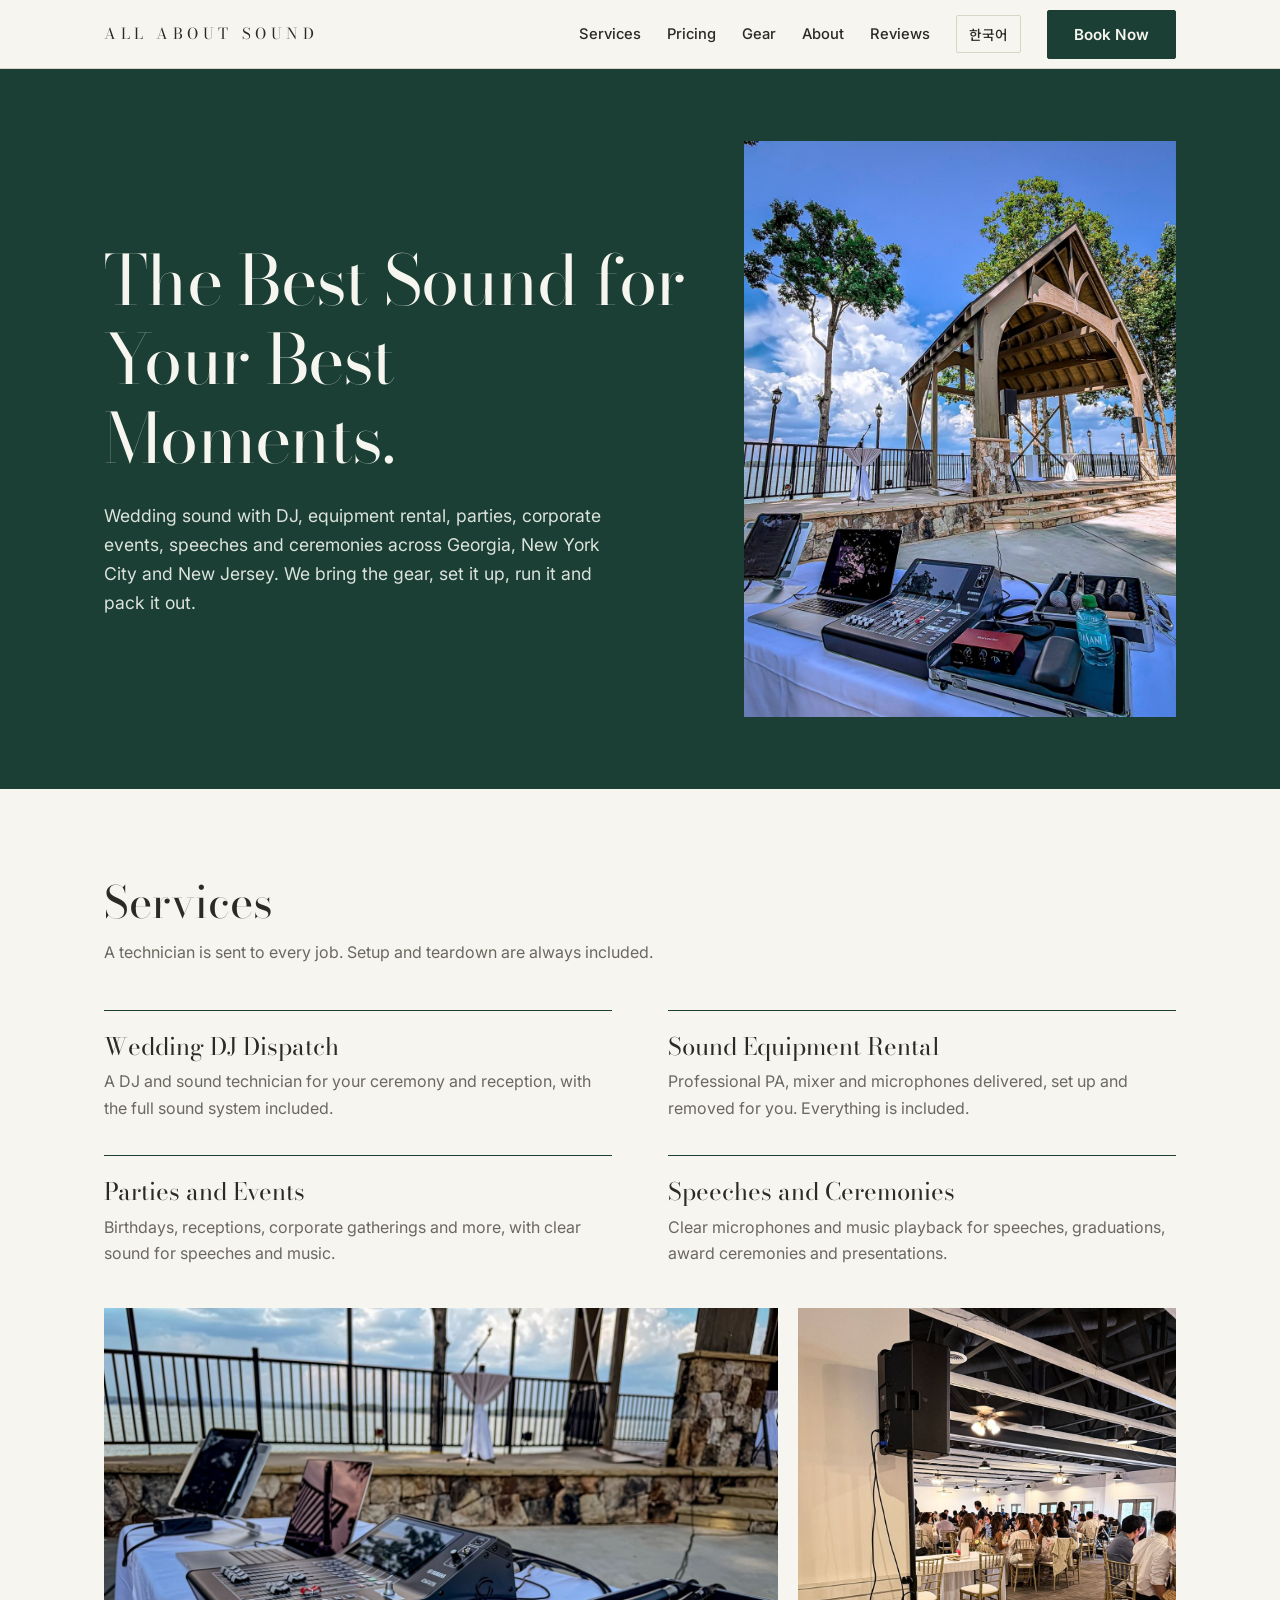
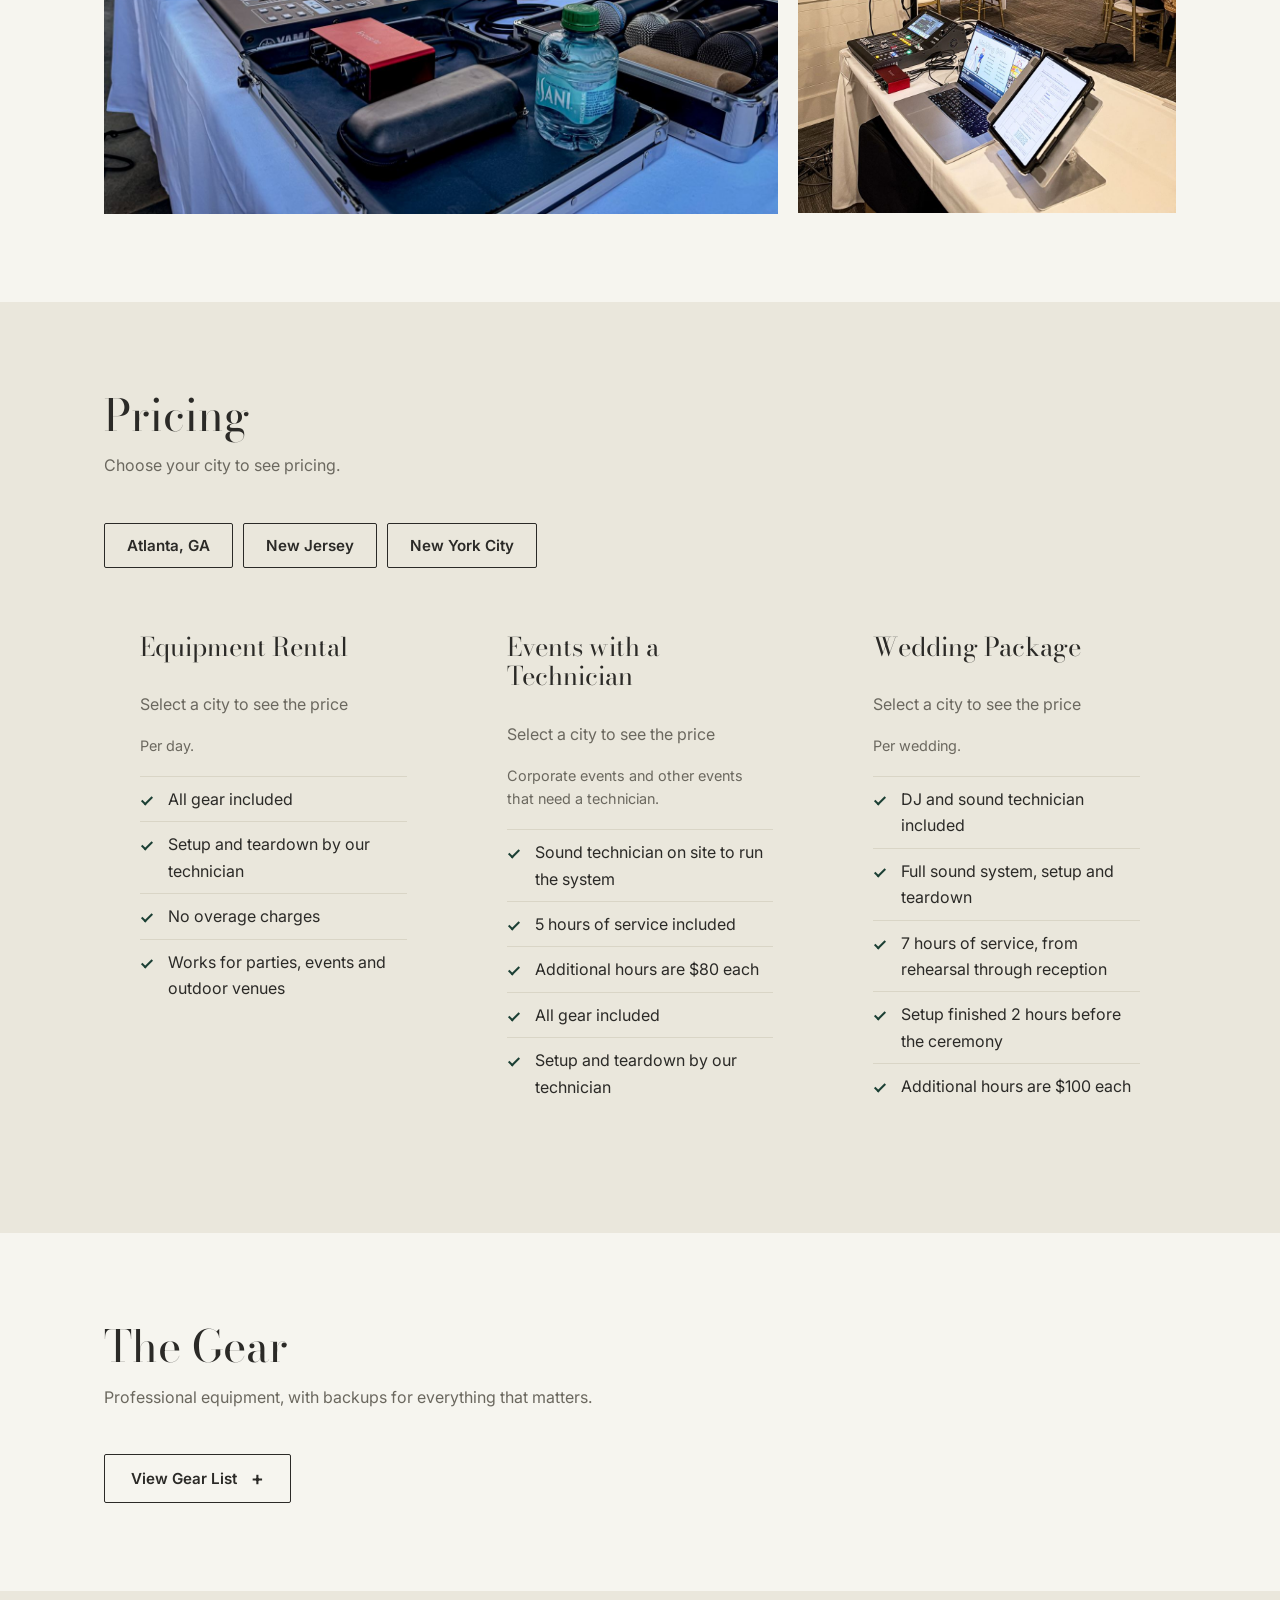
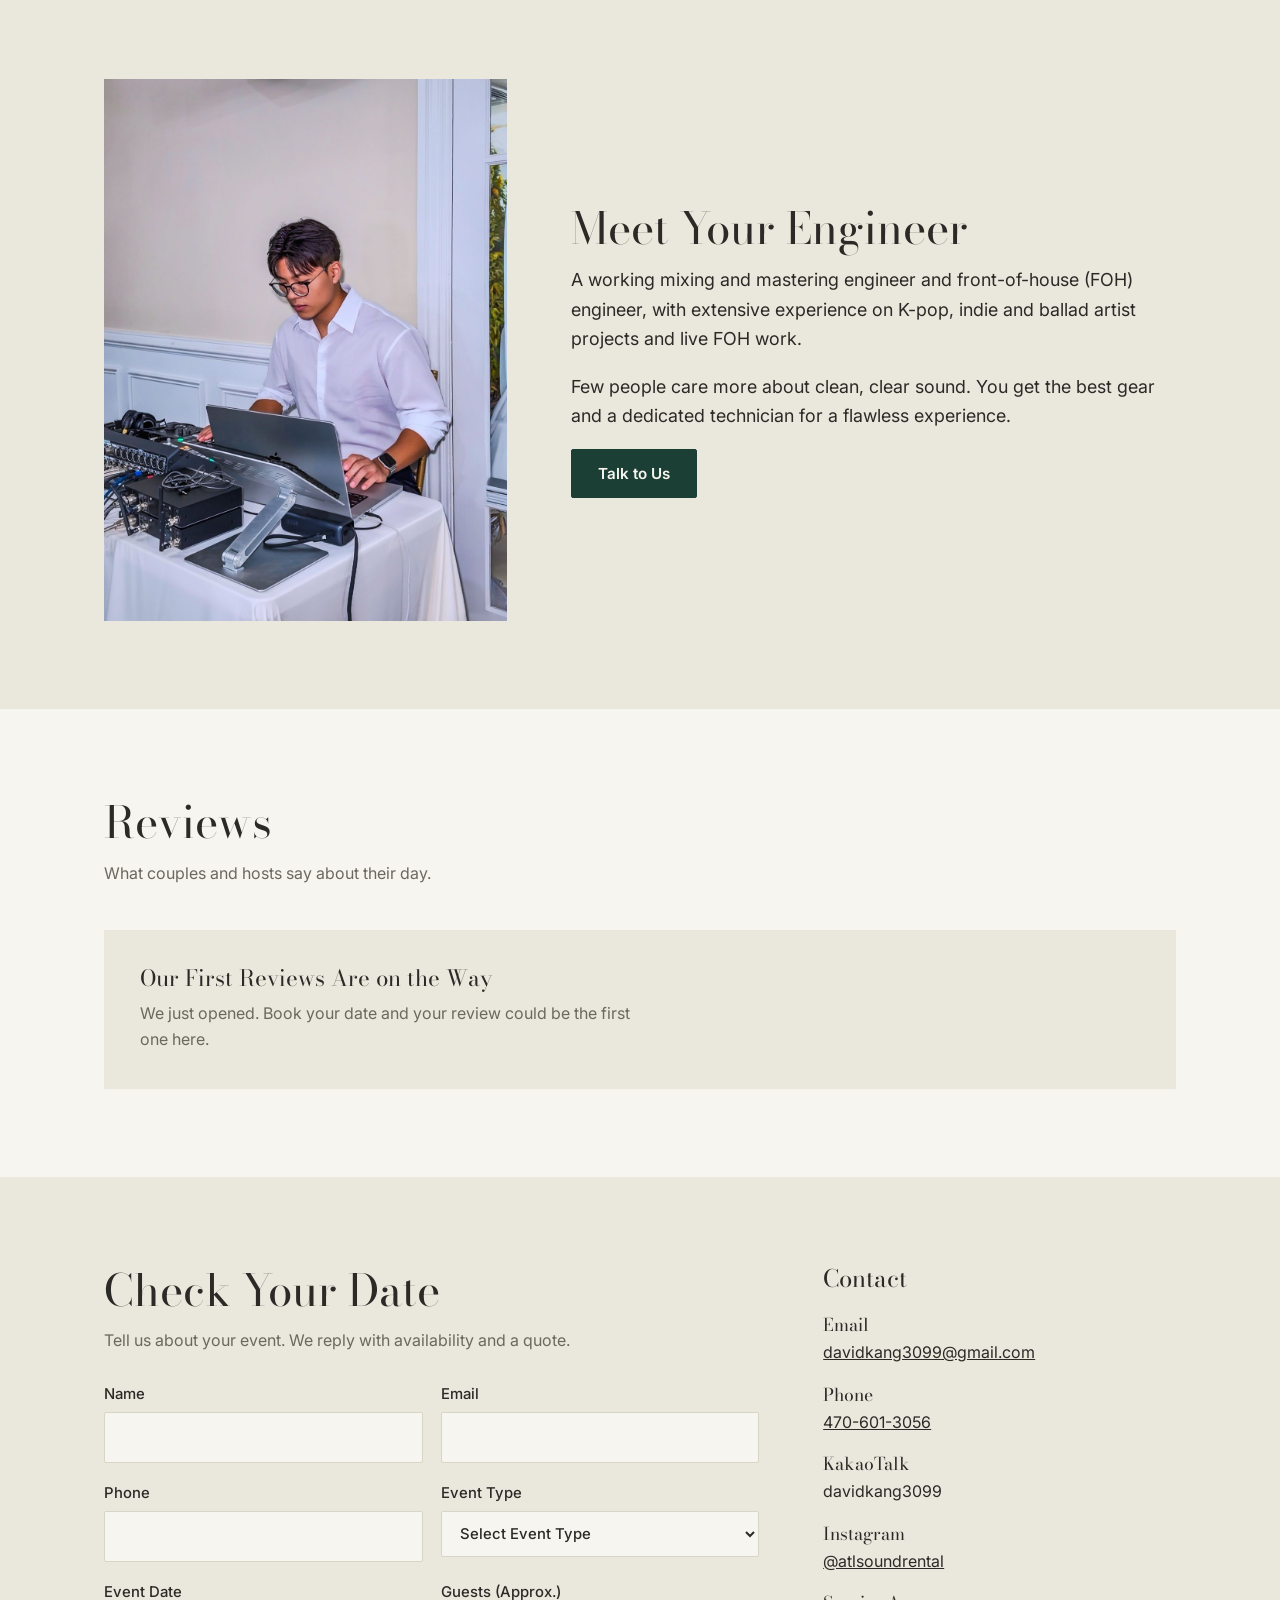
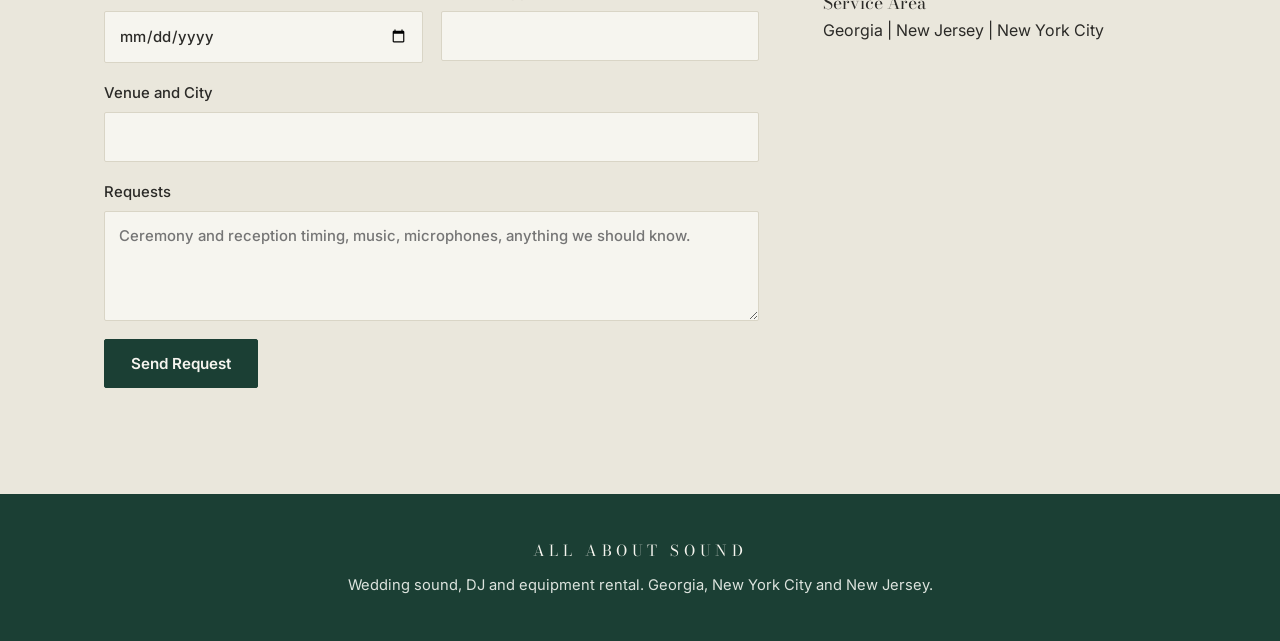
==== index (5).html @ bd73da5a "Add files via upload" ====
<!DOCTYPE html>

<html lang="en">
<head>
<meta charset="utf-8"/>
<meta content="width=device-width, initial-scale=1, viewport-fit=cover" name="viewport"/>
<title>ALL ABOUT SOUND | Wedding Sound, DJ &amp; Equipment Rental in Georgia</title>
<meta content="Wedding sound with DJ, equipment rental, parties, corporate events, speeches and ceremonies across Georgia, New York City and New Jersey." name="description"/>
<link href="https://fonts.googleapis.com" rel="preconnect"/>
<link crossorigin="" href="https://fonts.gstatic.com" rel="preconnect"/>
<link href="https://fonts.googleapis.com/css2?family=Bodoni+Moda:opsz,wght@6..96,400;6..96,500&amp;family=Inter:wght@400;500;600&amp;family=Noto+Serif+KR:wght@400;500&amp;family=Noto+Sans+KR:wght@400;500;600&amp;display=swap" rel="stylesheet"/>
<style>
:root{--bg:#F6F5EF;--ink:#2B2A27;--green:#1B3F34;--sand:#EAE7DC;--mute:#6B685F;--line:#D9D5C6;--btn:#1B3F34;--btn-ink:#F6F5EF;--serif:"Bodoni Moda","Noto Serif KR","Bodoni 72",Didot,"Times New Roman",serif;--sans:Inter,"Noto Sans KR",system-ui,-apple-system,"Segoe UI",Roboto,Arial,sans-serif;box-sizing:border-box;padding-top:env(safe-area-inset-top,0px);padding-bottom:env(safe-area-inset-bottom,0px)}
@media (prefers-color-scheme:dark){:root:not([data-theme="light"]){--bg:#121E19;--ink:#EDEBE3;--sand:#1B2B24;--mute:#A4ADA6;--line:#2C3F36;--btn:#F6F5EF;--btn-ink:#1B3F34}}
:root[data-theme="dark"]{--bg:#121E19;--ink:#EDEBE3;--sand:#1B2B24;--mute:#A4ADA6;--line:#2C3F36;--btn:#F6F5EF;--btn-ink:#1B3F34}
*,*::before,*::after{box-sizing:inherit}
html{scroll-behavior:smooth;scroll-padding-top:calc(env(safe-area-inset-top,0px) + 72px)}
body{margin:0;background:var(--bg);color:var(--ink);font:400 1rem/1.65 var(--sans);-webkit-font-smoothing:antialiased}
body::before{content:"";position:fixed;inset:0 0 auto;height:env(safe-area-inset-top,0px);background:var(--bg);z-index:10}
img{max-width:100%;display:block}
a{color:inherit}
:focus-visible{outline:3px solid #B08D57;outline-offset:3px}
h1,h2,h3{font-family:var(--serif);font-weight:400;line-height:1.15;margin:0}
:lang(ko) body{word-break:keep-all}
.gd summary{list-style:none;cursor:pointer;display:inline-flex;gap:14px;align-items:center;border:1.5px solid currentColor;padding:14px 26px;font:600 .95rem var(--sans);border-radius:2px}
.gd summary::-webkit-details-marker{display:none}
.gd summary::after{content:"+";font-size:1.2rem;line-height:1}
.gd[open] summary::after{content:"−"}
.gd .gear{margin-top:36px}
.wrap{max-width:1120px;margin:0 auto;padding:0 24px}
section{padding:88px 0}
h2{font-size:clamp(1.9rem,4vw,2.75rem);margin-bottom:12px}
.lead{color:var(--mute);max-width:56ch;margin:0 0 44px}
header{position:sticky;top:env(safe-area-inset-top,0px);z-index:11;background:var(--bg);border-bottom:1px solid var(--line)}
.bar{display:flex;align-items:center;justify-content:space-between;gap:16px;height:68px}
.logo{font-family:var(--serif);text-transform:uppercase;letter-spacing:.3em;font-size:.95rem;text-decoration:none;white-space:nowrap}
nav{display:flex;gap:26px;align-items:center;font-size:.92rem;font-weight:500}
nav a{text-decoration:none}nav a:hover{text-decoration:underline;text-underline-offset:6px}
.btn{display:inline-block;background:var(--btn);color:var(--btn-ink);padding:14px 26px;border-radius:2px;font:600 .95rem var(--sans);text-decoration:none;border:1.5px solid var(--btn);cursor:pointer}
.btn.ghost{background:transparent;color:inherit;border-color:currentColor}
.hero{background:var(--green);color:#F6F5EF;padding:0}
.hero .wrap{display:grid;grid-template-columns:1.15fr .85fr;gap:56px;align-items:center;padding-top:72px;padding-bottom:72px}
.hero h1{font-size:clamp(2.4rem,5.6vw,4.3rem);letter-spacing:-.01em}
.hero p{font-size:1.1rem;max-width:46ch;margin:22px 0 0;color:#DCE3DD}
.pill{display:inline-block;border:1px solid #6F8A7E;padding:6px 14px;border-radius:99px;font-size:.85rem;margin-bottom:24px;color:#F6F5EF}
.hero .btn{background:#F6F5EF;color:#1B3F34;border-color:#F6F5EF}.hero .btn.ghost{background:transparent;color:#F6F5EF;border-color:#F6F5EF}
.cta{display:flex;gap:14px;flex-wrap:wrap}
.hero img{width:100%;max-width:440px;height:auto;justify-self:center}
.grid2{display:grid;grid-template-columns:1fr 1fr;gap:0 56px}
.grid3{display:grid;grid-template-columns:repeat(3,1fr);gap:28px}
.svc{border-top:1.5px solid var(--green);padding:22px 0 34px}
.svc h3{font-size:1.5rem;margin-bottom:8px}.svc p{margin:0;color:var(--mute)}
.note{background:var(--sand)}
.photos{display:grid;grid-template-columns:1.78fr 1fr;gap:20px;margin-top:8px;align-items:start}
.photos img{width:100%;height:auto}
.price{background:var(--sand);padding:36px;display:flex;flex-direction:column}
.price h3{font-size:1.6rem}
.amt{font-family:var(--serif);font-size:3.2rem;line-height:1;margin:18px 0 4px}
.amt s{font-size:1.4rem;color:var(--mute);margin-left:10px}
.small{font-size:.9rem;color:var(--mute);margin:0 0 18px}
.amt{min-height:3.2rem;display:flex;align-items:center}
.ph{font:400 1rem/1.4 var(--sans);color:var(--mute)}
.cities{display:flex;gap:10px;flex-wrap:wrap;margin:0 0 28px}
.cities label{position:relative;display:inline-block;font:600 .95rem var(--sans);padding:12px 22px;border:1.5px solid currentColor;border-radius:2px;cursor:pointer;-webkit-tap-highlight-color:transparent}
.cities input{position:absolute;opacity:0;inset:0;width:100%;height:100%;margin:0;cursor:pointer}
.cities label:focus-within{outline:3px solid #B08D57;outline-offset:3px}
.pv{display:none;align-items:baseline}
.ph{display:inline}
#pricing:has(#c-atl:checked) .pv.atl,#pricing:has(#c-nj:checked) .pv.nj,#pricing:has(#c-nyc:checked) .pv.nyc{display:inline}
#pricing:has(.cities input:checked) .ph{display:none}
#pricing:has(#c-atl:checked) label[for=c-atl],#pricing:has(#c-nj:checked) label[for=c-nj],#pricing:has(#c-nyc:checked) label[for=c-nyc]{background:var(--btn);color:var(--btn-ink);border-color:var(--btn)}
ul.tick{list-style:none;padding:0;margin:0}
ul.tick li{padding:9px 0 9px 28px;border-top:1px solid var(--line);position:relative}
ul.tick li::before{content:"";position:absolute;left:4px;top:17px;width:6px;height:11px;border:solid var(--green);border-width:0 2px 2px 0;transform:rotate(45deg)}
.terms{display:grid;grid-template-columns:repeat(3,1fr);gap:24px;margin-top:40px;border-top:1.5px solid var(--green);padding-top:24px}
.terms b{display:block;font-family:var(--serif);font-weight:400;font-size:1.15rem;margin-bottom:4px}
.terms span{color:var(--mute);font-size:.93rem}
.gear{display:grid;grid-template-columns:repeat(3,1fr);gap:28px 40px}
.gear h3{font-size:1.2rem;padding-bottom:8px;border-bottom:1.5px solid var(--green);margin-bottom:10px}
.gear ul{margin:0;padding:0;list-style:none;color:var(--mute)}
.about{display:grid;grid-template-columns:.8fr 1.2fr;gap:64px;align-items:center}
.about img{width:100%;max-width:440px;height:auto}
.about p{font-size:1.12rem;margin:0 0 18px}
#rv{display:grid;grid-template-columns:repeat(auto-fit,minmax(280px,1fr));gap:24px}
.rev{border-left:2px solid var(--green);padding:4px 0 4px 20px}
.rev p{margin:0 0 10px}.rev b{font-family:var(--serif);font-weight:400}
.empty{background:var(--sand);padding:36px}.empty h3{font-size:1.4rem;margin-bottom:8px}.empty p{margin:0;color:var(--mute);max-width:52ch}
form{display:grid;grid-template-columns:1fr 1fr;gap:18px}
label{display:flex;flex-direction:column;gap:6px;font-weight:500;font-size:.93rem}
label.full{grid-column:1/-1}
input,select,textarea{font:inherit;color:inherit;background:var(--bg);border:1.5px solid var(--line);border-radius:2px;padding:12px 14px;width:100%}
textarea{min-height:110px;resize:vertical}
.book{display:grid;grid-template-columns:1.3fr .7fr;gap:64px}
.contact p{margin:0 0 14px}.contact b{display:block;font-family:var(--serif);font-weight:400;font-size:1.1rem}
#msg{grid-column:1/-1;margin:0;color:var(--mute);font-size:.93rem}
footer{background:var(--green);color:#DCE3DD;padding:44px 0;text-align:center;font-size:.92rem}
footer .logo{display:block;color:#F6F5EF;margin-bottom:10px}
body::after{content:"";display:none}
@media(max-width:860px){nav a.hide{display:none}.hero .wrap,.about,.book{grid-template-columns:1fr;gap:36px}.hero img{max-width:360px}.grid2,.grid3,.photos,.gear,form{grid-template-columns:1fr}.terms{grid-template-columns:1fr 1fr}section{padding:64px 0}.logo{letter-spacing:.2em;font-size:.82rem}}
@media(max-width:520px){.bar{gap:8px}.logo{letter-spacing:.1em;font-size:.7rem}nav .btn,.lang{white-space:nowrap;padding:10px 12px;font-size:.82rem}.price{padding:26px}.amt{font-size:2.7rem}nav{gap:14px}nav a:not(.btn):not(.lang){display:none}.btn{padding:12px 18px}.terms{grid-template-columns:1fr}}

.sr{position:absolute;opacity:0;width:1px;height:1px;margin:0;overflow:hidden}
.lang{display:inline-block;white-space:nowrap;cursor:pointer;font:500 .85rem var(--sans);border:1.5px solid var(--line);border-radius:2px;padding:8px 12px;-webkit-tap-highlight-color:transparent}
.lang:focus-within{outline:3px solid #B08D57;outline-offset:3px}
.ko{display:none}
html:has(#kochk:checked) .en{display:none}
html:has(#kochk:checked) .ko{display:inline}
html:has(#kochk:checked) :lang(ko){word-break:keep-all}
body:has(#kochk:checked){word-break:keep-all}
</style>
</head>
<body>
<header><div class="wrap bar">
<a class="logo" href="#top">All About Sound</a>
<nav><a class="hide" href="#services"><span class="en">Services</span><span class="ko">서비스</span></a><a class="hide" href="#pricing"><span class="en">Pricing</span><span class="ko">가격</span></a><a class="hide" href="#gear"><span class="en">Gear</span><span class="ko">장비</span></a><a class="hide" href="#about"><span class="en">About</span><span class="ko">소개</span></a><a class="hide" href="#reviews"><span class="en">Reviews</span><span class="ko">후기</span></a><label class="lang" id="lang"><input aria-label="한국어 / English" class="sr" id="kochk" type="checkbox"/><span class="en">한국어</span><span class="ko">EN</span></label><a class="btn" href="#book"><span class="en">Book Now</span><span class="ko">예약하기</span></a></nav>
</div></header>
<main id="top">
<section class="hero"><div class="wrap">
<div>
<h1><span class="en">The Best Sound for Your Best Moments.</span><span class="ko">최고의 순간에 최고의 소리를.</span></h1>
<p><span class="en">Wedding sound with DJ, equipment rental, parties, corporate events, speeches and ceremonies across Georgia, New York City and New Jersey. We bring the gear, set it up, run it and pack it out.</span><span class="ko">DJ와 함께하는 웨딩 사운드, 장비 렌탈, 파티, 기업 행사, 연설 및 기념식까지. 조지아, 뉴욕시티, 뉴저지 전 지역에서 장비 준비부터 세팅, 운영, 철수까지 모두 맡아드립니다.</span></p>
</div>
<img alt="Lakeside pavilion with speakers, mixer and microphones set up for a ceremony" height="1400" src="[data-uri]" width="1050"/>
</div></section>
<section id="services"><div class="wrap">
<h2><span class="en">Services</span><span class="ko">서비스</span></h2>
<p class="lead"><span class="en">A technician is sent to every job. Setup and teardown are always included.</span><span class="ko">모든 행사에 테크니션이 파견되며, 세팅과 철수는 항상 포함됩니다.</span></p>
<div class="grid2">
<div class="svc"><h3><span class="en">Wedding DJ Dispatch</span><span class="ko">웨딩 DJ 출장</span></h3><p><span class="en">A DJ and sound technician for your ceremony and reception, with the full sound system included.</span><span class="ko">예식과 피로연에 DJ와 음향 테크니션을 보내드리며, 전체 음향 시스템이 포함됩니다.</span></p></div>
<div class="svc"><h3><span class="en">Sound Equipment Rental</span><span class="ko">음향 장비 렌탈</span></h3><p><span class="en">Professional PA, mixer and microphones delivered, set up and removed for you. Everything is included.</span><span class="ko">전문 PA, 믹서, 마이크를 배송하고 세팅과 철수까지 해드립니다. 모든 장비가 포함됩니다.</span></p></div>
<div class="svc"><h3><span class="en">Parties and Events</span><span class="ko">파티 및 행사</span></h3><p><span class="en">Birthdays, receptions, corporate gatherings and more, with clear sound for speeches and music.</span><span class="ko">생일, 리셉션, 기업 모임 등 어떤 행사든 연설과 음악을 선명한 소리로 전달합니다.</span></p></div>
<div class="svc"><h3><span class="en">Speeches and Ceremonies</span><span class="ko">연설 및 기념식</span></h3><p><span class="en">Clear microphones and music playback for speeches, graduations, award ceremonies and presentations.</span><span class="ko">연설, 졸업식, 시상식, 발표회에 선명한 마이크와 음악 재생을 제공합니다.</span></p></div>
</div>
<div class="photos"><img alt="Yamaha DM3 mixer, wireless microphones and laptop on a table by the lake" loading="lazy" src="[data-uri]"/><img alt="Speaker and mixer set up at an indoor wedding reception" loading="lazy" src="[data-uri]"/></div>
</div></section>
<section class="note" id="pricing"><div class="wrap">
<h2><span class="en">Pricing</span><span class="ko">가격</span></h2>
<p class="lead"><span class="en">Choose your city to see pricing.</span><span class="ko">도시를 선택하면 가격을 확인할 수 있습니다.</span></p>
<div aria-label="City" class="cities" role="radiogroup"><label for="c-atl"><input id="c-atl" name="city" type="radio" value="atl"/><span class="en">Atlanta, GA</span><span class="ko">애틀랜타</span></label><label for="c-nj"><input id="c-nj" name="city" type="radio" value="nj"/><span class="en">New Jersey</span><span class="ko">뉴저지</span></label><label for="c-nyc"><input id="c-nyc" name="city" type="radio" value="nyc"/><span class="en">New York City</span><span class="ko">뉴욕시티</span></label></div>
<div class="grid3">
<div class="price"><h3><span class="en">Equipment Rental</span><span class="ko">장비 렌탈</span></h3>
<div class="amt"><span class="ph"><span class="en">Select a city to see the price</span><span class="ko">도시를 선택하세요</span></span><span class="pv atl">$800<s>$1,000</s></span><span class="pv nj">$1,300<s>$1,500</s></span><span class="pv nyc">$1,500<s>$1,700</s></span></div>
<p class="small"><span class="en">Per day.</span><span class="ko">하루 기준.</span></p>
<ul class="tick"><li><span class="en">All gear included</span><span class="ko">모든 장비 포함</span></li><li><span class="en">Setup and teardown by our technician</span><span class="ko">테크니션이 세팅과 철수</span></li><li><span class="en">No overage charges</span><span class="ko">초과 요금 없음</span></li><li><span class="en">Works for parties, events and outdoor venues</span><span class="ko">파티, 행사, 야외 장소에 적합</span></li></ul></div>
<div class="price"><h3><span class="en">Events with a Technician</span><span class="ko">테크니션 동반 행사</span></h3>
<div class="amt"><span class="ph"><span class="en">Select a city to see the price</span><span class="ko">도시를 선택하세요</span></span><span class="pv atl">$1,100<s>$1,300</s></span><span class="pv nj">$1,600<s>$1,800</s></span><span class="pv nyc">$1,800<s>$2,000</s></span></div>
<p class="small"><span class="en">Corporate events and other events that need a technician.</span><span class="ko">기업 행사 등 테크니션이 필요한 행사.</span></p>
<ul class="tick"><li><span class="en">Sound technician on site to run the system</span><span class="ko">음향 테크니션이 현장에서 직접 운영</span></li><li><span class="en">5 hours of service included</span><span class="ko">기본 5시간 서비스 포함</span></li><li><span class="en">Additional hours are $80 each</span><span class="ko">추가 1시간당 $80</span></li><li><span class="en">All gear included</span><span class="ko">모든 장비 포함</span></li><li><span class="en">Setup and teardown by our technician</span><span class="ko">테크니션이 세팅과 철수</span></li></ul></div>
<div class="price"><h3><span class="en">Wedding Package</span><span class="ko">웨딩 패키지</span></h3>
<div class="amt"><span class="ph"><span class="en">Select a city to see the price</span><span class="ko">도시를 선택하세요</span></span><span class="pv atl">$1,300<s>$1,500</s></span><span class="pv nj">$1,800<s>$2,000</s></span><span class="pv nyc">$2,000<s>$2,200</s></span></div>
<p class="small"><span class="en">Per wedding.</span><span class="ko">웨딩 1회 기준.</span></p>
<ul class="tick"><li><span class="en">DJ and sound technician included</span><span class="ko">DJ와 음향 테크니션 포함</span></li><li><span class="en">Full sound system, setup and teardown</span><span class="ko">전체 음향 시스템, 세팅 및 철수</span></li><li><span class="en">7 hours of service, from rehearsal through reception</span><span class="ko">리허설부터 리셉션까지 7시간 서비스</span></li><li><span class="en">Setup finished 2 hours before the ceremony</span><span class="ko">예식 2시간 전 세팅 완료</span></li><li><span class="en">Additional hours are $100 each</span><span class="ko">추가 1시간당 $100</span></li></ul></div>
</div>
</div></section>
<section id="gear"><div class="wrap">
<h2><span class="en">The Gear</span><span class="ko">장비</span></h2>
<p class="lead"><span class="en">Professional equipment, with backups for everything that matters.</span><span class="ko">전문 장비와 중요한 장비마다 백업을 준비합니다.</span></p>
<details class="gd"><summary><span class="en">View Gear List</span><span class="ko">장비 목록 보기</span></summary><div class="gear">
<div><h3><span class="en">Mics</span><span class="ko">마이크</span></h3><ul><li><span class="en">Sennheiser wireless mics</span><span class="ko">Sennheiser 무선 마이크</span></li><li><span class="en">Sennheiser wireless pin mic</span><span class="ko">Sennheiser 무선 핀마이크</span></li><li>Shure Beta 58A</li><li>Telefunken M80</li></ul></div>
<div><h3><span class="en">Mixer</span><span class="ko">믹서</span></h3><ul><li>Yamaha DM3</li></ul></div>
<div><h3><span class="en">Speakers</span><span class="ko">스피커</span></h3><ul><li>QSC K12.2</li></ul></div>
<div><h3><span class="en">Monitoring</span><span class="ko">모니터링</span></h3><ul><li><span class="en">P2 IEM system</span><span class="ko">P2 IEM 시스템</span></li></ul></div>
<div><h3><span class="en">Recording and Control</span><span class="ko">레코딩 및 컨트롤</span></h3><ul><li>Audient iD24</li><li>Focusrite Solo</li><li>MacBook Pro</li><li><span class="en">SSL UF1 controller</span><span class="ko">SSL UF1 컨트롤러</span></li></ul></div>
<div><h3><span class="en">Backup and Utility</span><span class="ko">백업 및 기타</span></h3><ul><li><span class="en">Feedback eliminator</span><span class="ko">피드백 제거기</span></li><li><span class="en">Extra batteries and backup gear</span><span class="ko">여분 배터리 및 백업 장비</span></li></ul></div>
</div></details>
</div></section>
<section class="note" id="about"><div class="wrap about">
<img alt="Your sound engineer working at the mixer during an event" loading="lazy" src="[data-uri]"/>
<div>
<h2><span class="en">Meet Your Engineer</span><span class="ko">엔지니어 소개</span></h2>
<p><span class="en">A working mixing and mastering engineer and front-of-house (FOH) engineer, with extensive experience on K-pop, indie and ballad artist projects and live FOH work.</span><span class="ko">현직 믹싱·마스터링 엔지니어이자 FOH 엔지니어로, K-pop, 인디, 발라드 아티스트 작업과 라이브 FOH 경험이 풍부합니다.</span></p>
<p><span class="en">Few people care more about clean, clear sound. You get the best gear and a dedicated technician for a flawless experience.</span><span class="ko">누구보다 깨끗하고 선명한 소리에 자신 있습니다. 최고의 장비와 전담 테크니션으로 최고의 경험을 드립니다.</span></p>
<a class="btn" href="#book"><span class="en">Talk to Us</span><span class="ko">문의하기</span></a>
</div>
</div></section>
<section id="reviews"><div class="wrap">
<h2><span class="en">Reviews</span><span class="ko">후기</span></h2>
<p class="lead"><span class="en">What couples and hosts say about their day.</span><span class="ko">커플과 호스트분들이 전하는 이야기.</span></p>
<div id="rv"><div class="empty" style="grid-column:1/-1"><h3><span class="en">Our First Reviews Are on the Way</span><span class="ko">첫 후기가 곧 올라옵니다</span></h3><p><span class="en">We just opened. Book your date and your review could be the first one here.</span><span class="ko">이제 막 문을 열었습니다. 지금 예약하시면 첫 번째 후기의 주인공이 되실 수 있어요.</span></p></div></div>
</div></section>
<section class="note" id="book"><div class="wrap book">
<div>
<h2><span class="en">Check Your Date</span><span class="ko">날짜 확인하기</span></h2>
<p class="lead" style="margin-bottom:28px"><span class="en">Tell us about your event. We reply with availability and a quote.</span><span class="ko">행사에 대해 알려주세요. 가능 여부와 견적을 회신드립니다.</span></p>
<form action="mailto:davidkang3099@gmail.com" enctype="text/plain" id="f" method="post">
<label><span class="en">Name</span><span class="ko">이름</span><input autocomplete="name" name="name" required=""/></label>
<label><span class="en">Email</span><span class="ko">이메일</span><input autocomplete="email" name="email" required="" type="email"/></label>
<label><span class="en">Phone</span><span class="ko">전화번호</span><input autocomplete="tel" name="phone" type="tel"/></label>
<label><span class="en">Event Type</span><span class="ko">행사 종류</span><select name="type" required=""><option disabled="" selected="" value="">Select Event Type</option><option>Equipment Rental</option><option>Events with a Technician</option><option>Wedding Package</option><option>Other</option></select></label>
<label><span class="en">Event Date</span><span class="ko">행사 날짜</span><input name="date" required="" type="date"/></label>
<label><span class="en">Guests (Approx.)</span><span class="ko">예상 인원</span><input min="1" name="guests" type="number"/></label>
<label class="full"><span class="en">Venue and City</span><span class="ko">장소와 도시</span><input name="venue"/></label>
<label class="full"><span class="en">Requests</span><span class="ko">요청사항</span><textarea name="notes" placeholder="Ceremony and reception timing, music, microphones, anything we should know."></textarea></label>
<div class="full"><button class="btn" type="submit"><span class="en">Send Request</span><span class="ko">문의 보내기</span></button></div>
<p class="full" id="msg" role="status"></p>
</form>
</div>
<div class="contact">
<h3 style="font-size:1.5rem;margin-bottom:18px"><span class="en">Contact</span><span class="ko">연락처</span></h3>
<p><b><span class="en">Email</span><span class="ko">이메일</span></b><a href="mailto:davidkang3099@gmail.com">davidkang3099@gmail.com</a></p>
<p><b><span class="en">Phone</span><span class="ko">전화번호</span></b><a href="tel:+14706013056">470-601-3056</a></p>
<p><b><span class="en">KakaoTalk</span><span class="ko">카카오톡</span></b>davidkang3099</p>
<p><b><span class="en">Instagram</span><span class="ko">인스타그램</span></b><a href="https://instagram.com/atlsoundrental" rel="noopener" target="_blank">@atlsoundrental</a></p>
<p><b><span class="en">Service Area</span><span class="ko">서비스 지역</span></b><span class="en">Georgia | New Jersey | New York City</span><span class="ko">조지아 | 뉴저지 | 뉴욕시티</span></p>
</div>
</div></section>
</main>
<footer><div class="wrap"><span class="logo">All About Sound</span><span class="en">Wedding sound, DJ and equipment rental. Georgia, New York City and New Jersey.</span><span class="ko">웨딩 사운드, DJ, 장비 렌탈. 조지아, 뉴욕시티, 뉴저지.</span></div></footer>
<script>
var REVIEWS=[];/* Add real reviews: {name:"Name", event:"Wedding, Lake Lanier", text:"Review text"} */
(function(){
 var cb=document.getElementById('kochk');
 function sync(){try{var ko=cb&&cb.checked;document.documentElement.lang=ko?'ko':'en';document.title=ko?'ALL ABOUT SOUND | \uc6e8\ub529 \uc0ac\uc6b4\ub4dc, DJ, \uc7a5\ube44 \ub80c\ud0c8':'ALL ABOUT SOUND | Wedding Sound, DJ & Equipment Rental in Georgia'}catch(e){}}
 try{
  var saved='',hh='',nl='',tz='';
  try{saved=localStorage.getItem('lang')||''}catch(e){}
  try{hh=(location.hash||'').toLowerCase()}catch(e){}
  try{nl=((navigator.languages&&navigator.languages[0])||navigator.language||'').toLowerCase()}catch(e){}
  try{tz=Intl.DateTimeFormat().resolvedOptions().timeZone||''}catch(e){}
  var ko=(hh==='#ko')?true:(hh==='#en')?false:saved?(saved==='ko'):(nl.indexOf('ko')===0||tz==='Asia/Seoul');
  if(cb){cb.checked=ko;cb.addEventListener('change',function(){try{localStorage.setItem('lang',cb.checked?'ko':'en')}catch(e){}sync()})}
  sync();
 }catch(e){}
 try{
  var rv=document.getElementById('rv');
  if(rv&&REVIEWS.length){rv.innerHTML='';for(var i=0;i<REVIEWS.length;i++){var r=REVIEWS[i],d=document.createElement('div');d.className='rev';var p=document.createElement('p');p.textContent='\u201c'+r.text+'\u201d';var b=document.createElement('b');b.textContent=r.name;var s=document.createElement('div');s.style.cssText='color:var(--mute);font-size:.9rem';s.textContent=r.event||'';d.appendChild(p);d.appendChild(b);d.appendChild(s);rv.appendChild(d)}}
 }catch(e){}
 try{
  var f=document.getElementById('f');
  if(f)f.addEventListener('submit',function(e){e.preventDefault();
   var g=function(n){var x=f.elements[n];return x?x.value:''};
   var ko=cb&&cb.checked;
   var body=['Name: '+g('name'),'Email: '+g('email'),'Phone: '+g('phone'),'Event type: '+g('type'),'Date: '+g('date'),'Guests: '+g('guests'),'Venue: '+g('venue'),'','Requests:',g('notes')].join('\n');
   var url='mailto:davidkang3099@gmail.com?subject='+encodeURIComponent('Booking request: '+g('type')+' on '+g('date'))+'&body='+encodeURIComponent(body);
   var m=document.getElementById('msg');if(m)m.textContent=ko?'\uc785\ub825\ud558\uc2e0 \ub0b4\uc6a9\uc73c\ub85c \uc774\uba54\uc77c \uc571\uc744 \uc5f4\uc5b4\ub4dc\ub9bd\ub2c8\ub2e4.':'Opening your email app with your details. If nothing opens, email davidkang3099@gmail.com directly.';
   try{window.location.href=url}catch(err){}
  });
 }catch(e){}
})();
</script>
<!-- v-mobile-fix -->
</body>
</html>
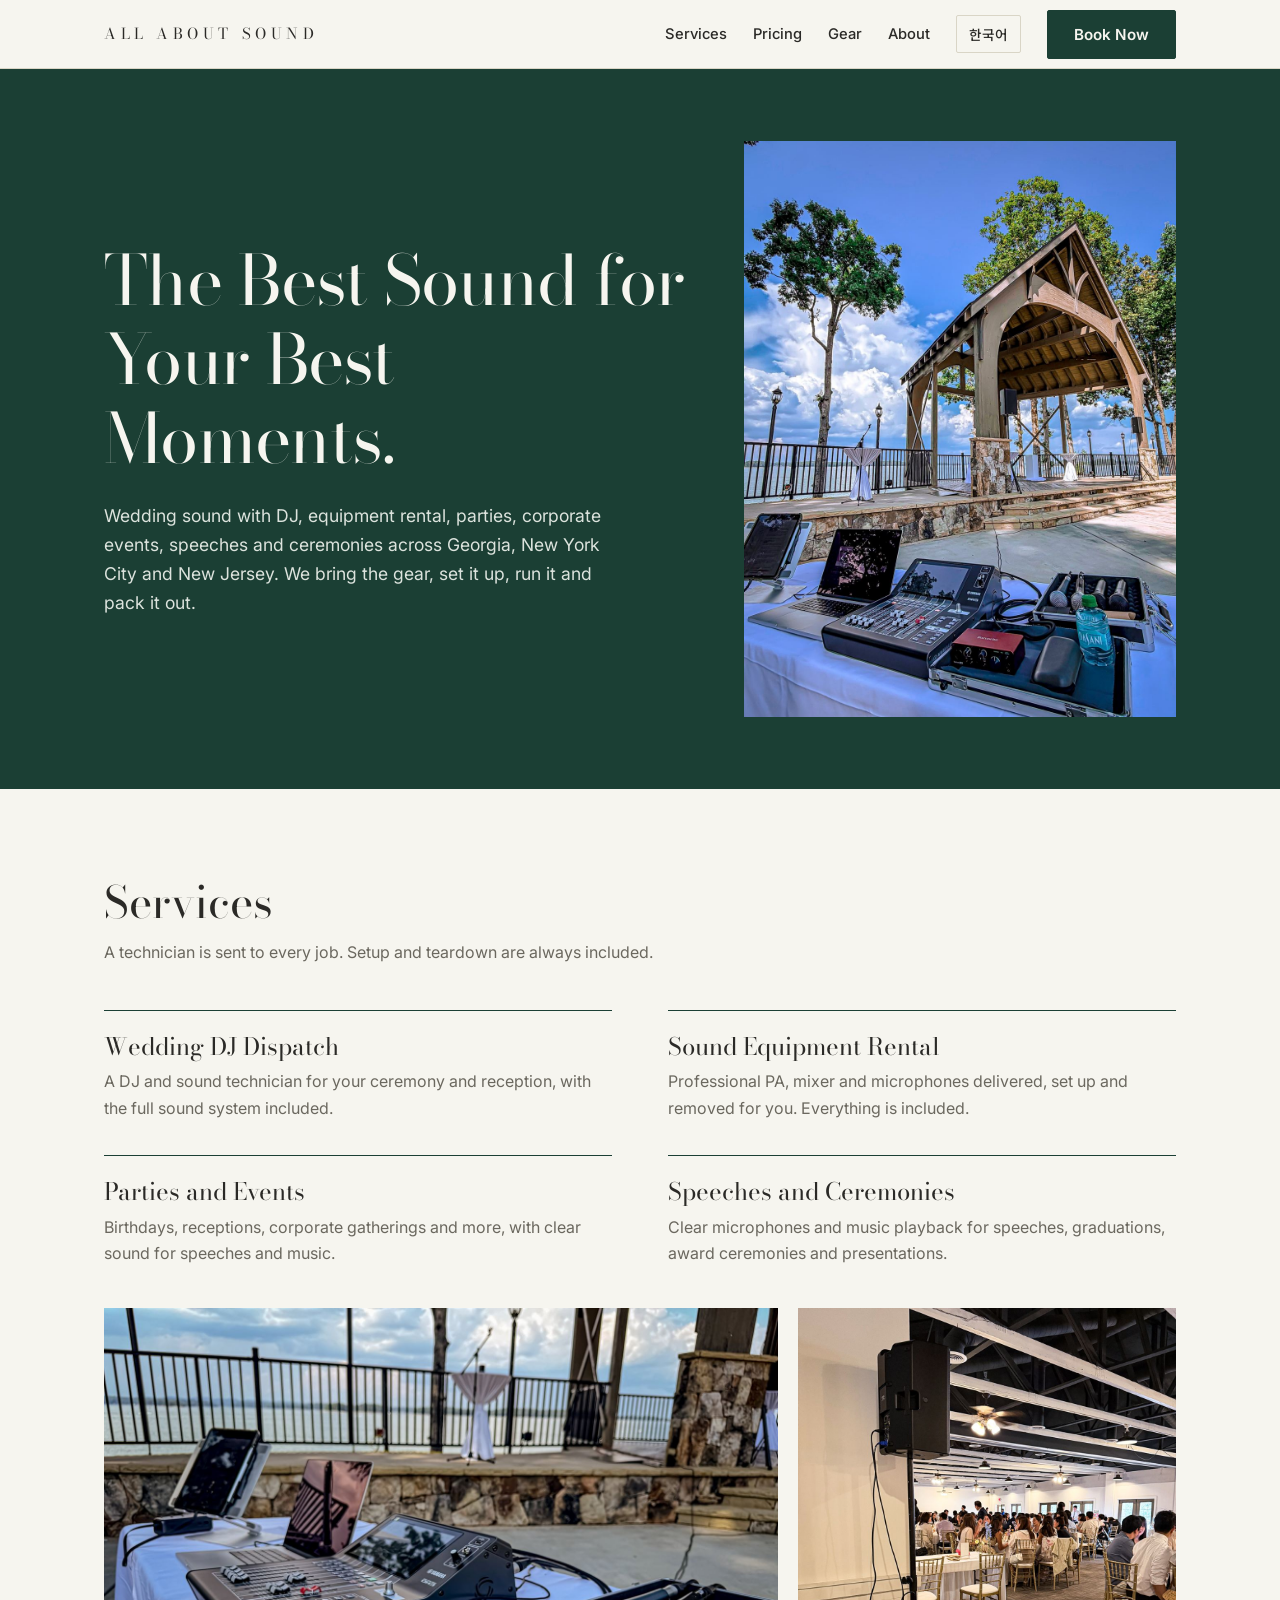
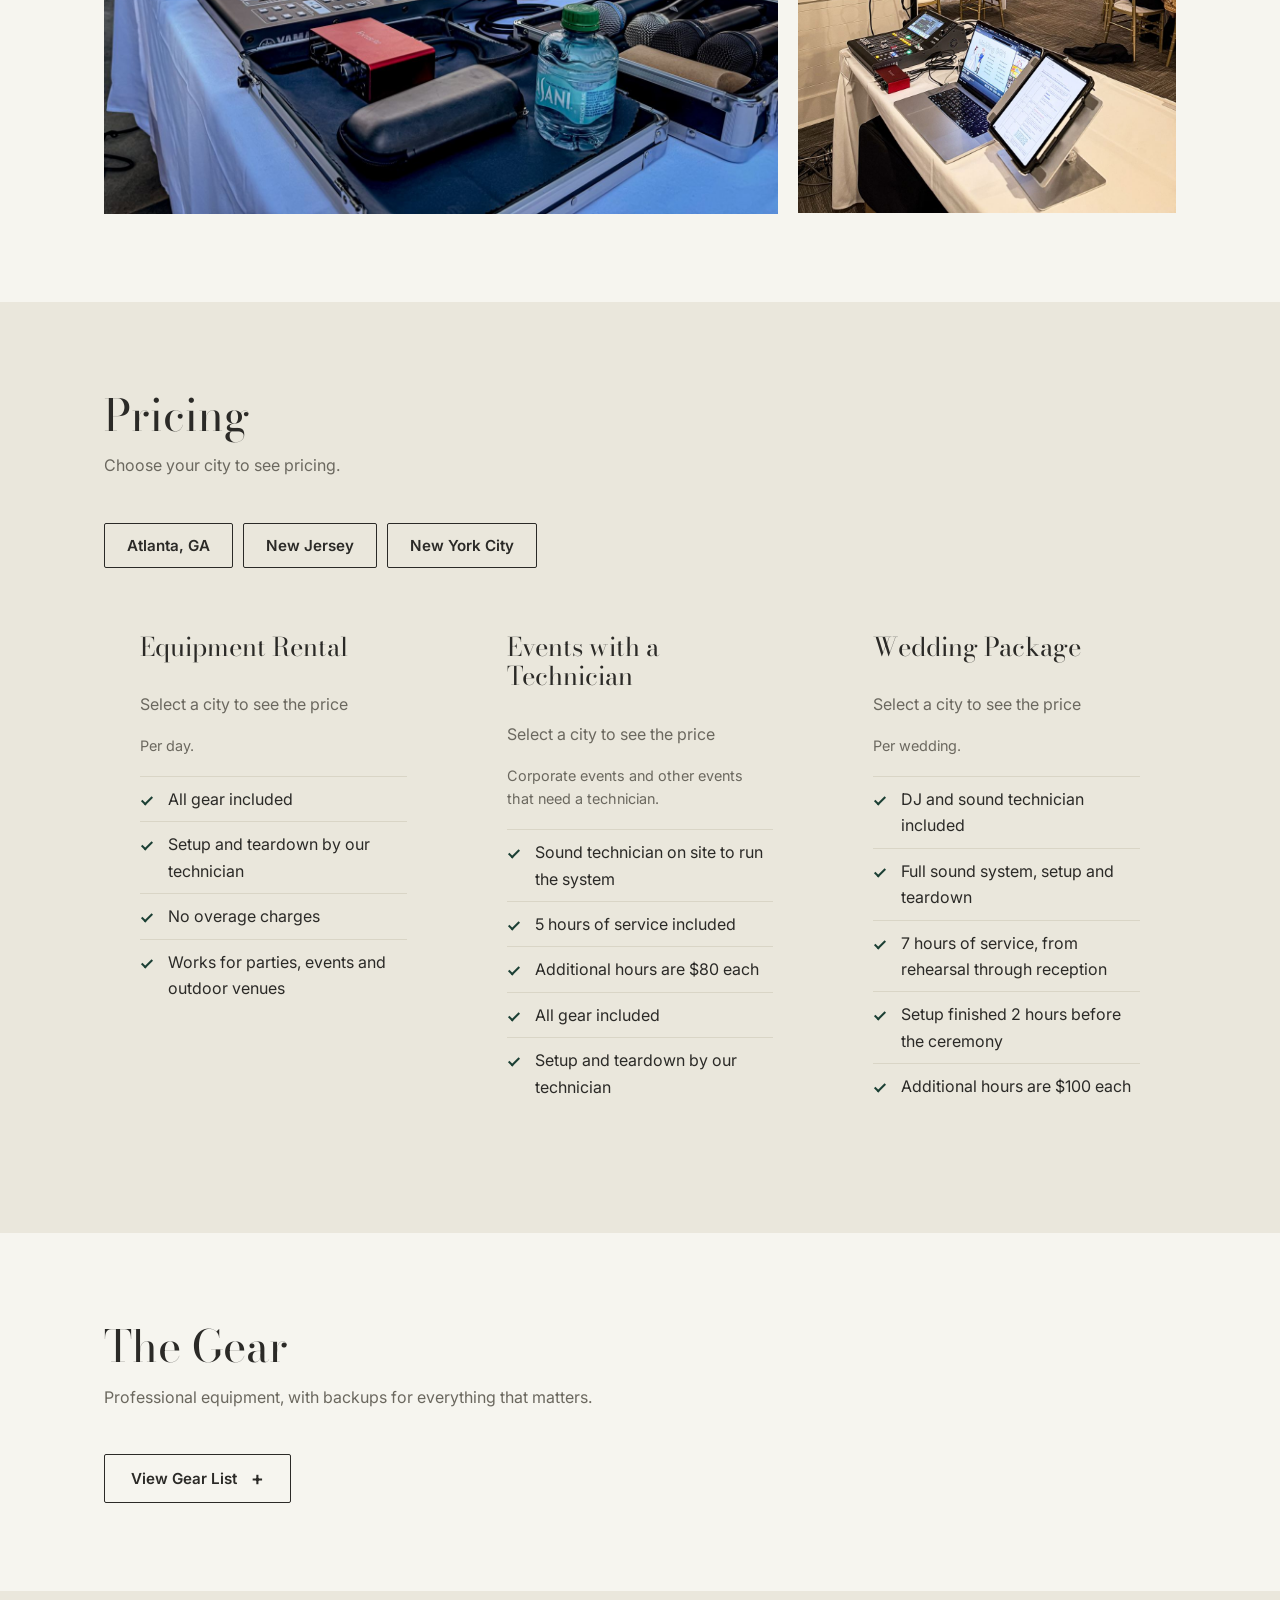
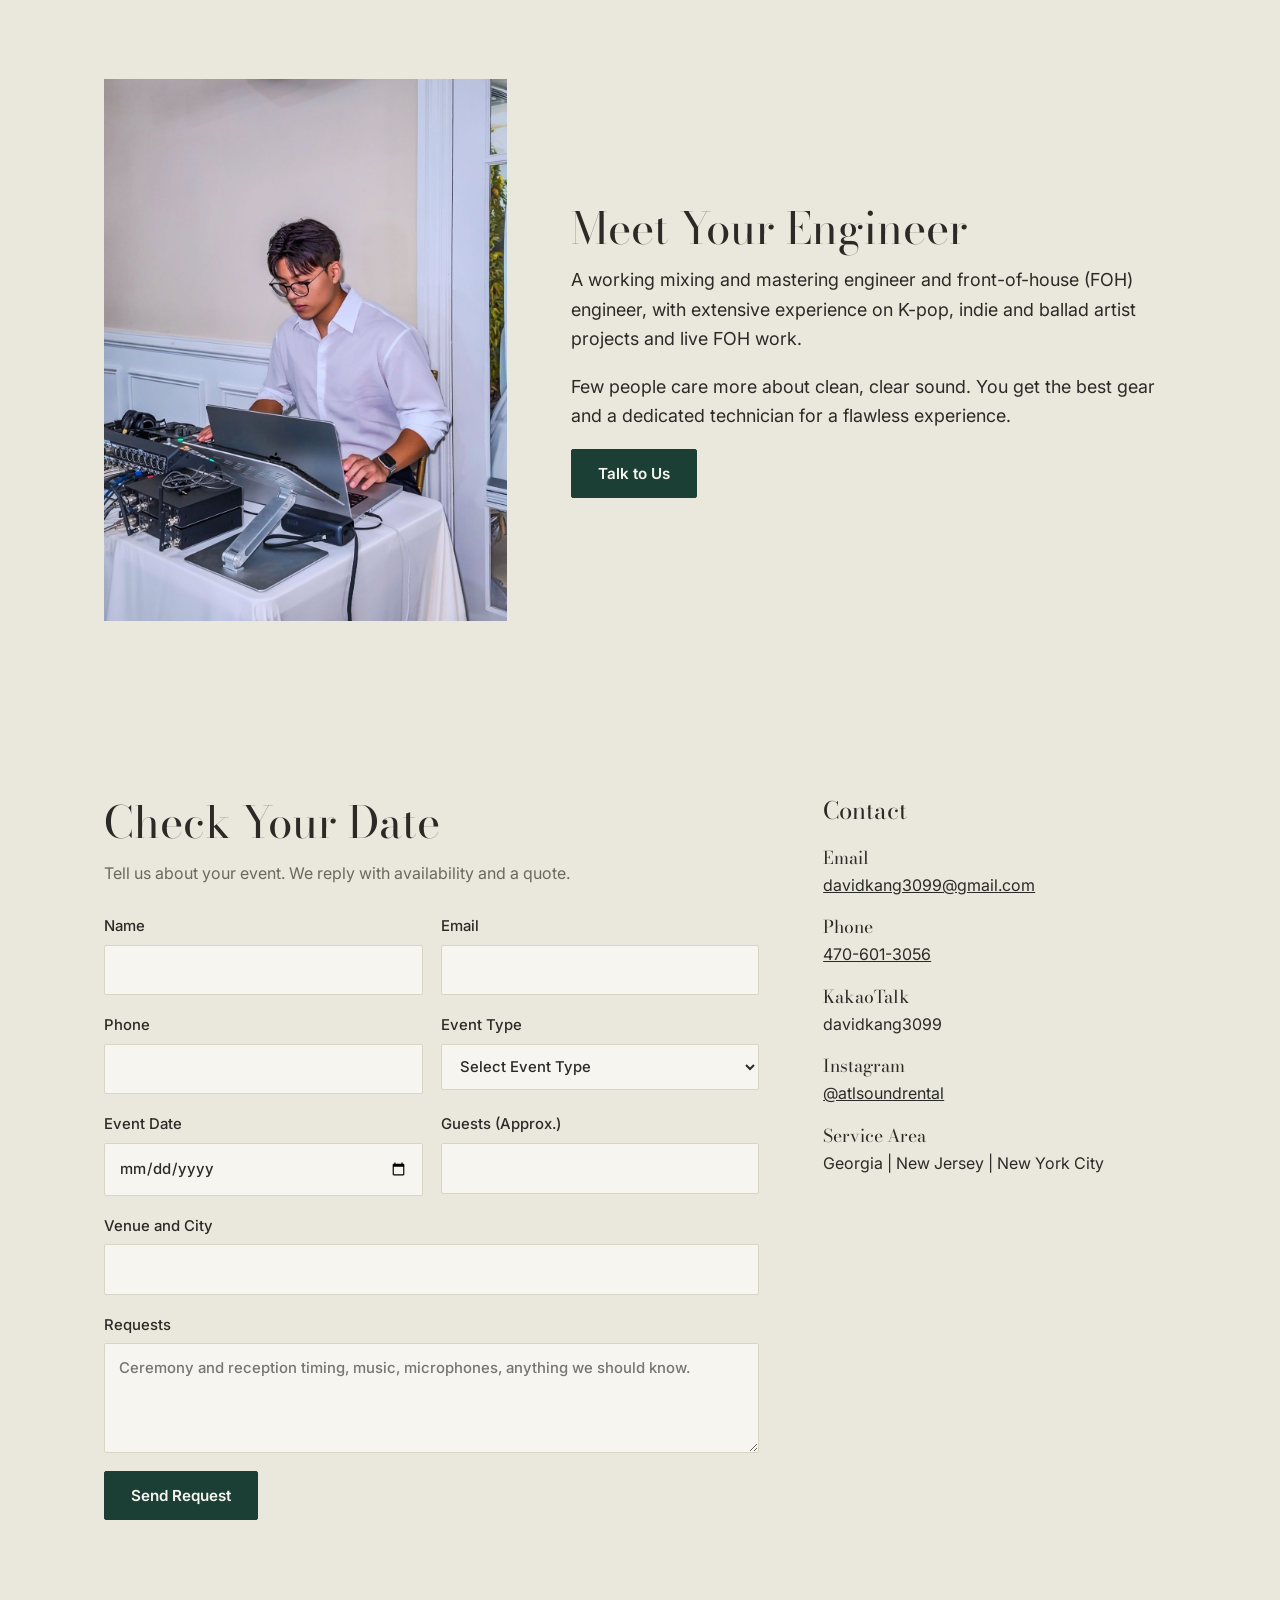
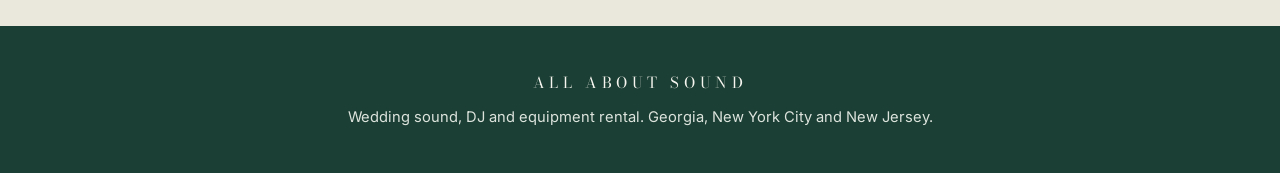
==== commit 71cb263c: "Add files via upload" ====
--- a/index (5).html
+++ b/index (5).html
@@ -81,10 +81,6 @@
 .about{display:grid;grid-template-columns:.8fr 1.2fr;gap:64px;align-items:center}
 .about img{width:100%;max-width:440px;height:auto}
 .about p{font-size:1.12rem;margin:0 0 18px}
-#rv{display:grid;grid-template-columns:repeat(auto-fit,minmax(280px,1fr));gap:24px}
-.rev{border-left:2px solid var(--green);padding:4px 0 4px 20px}
-.rev p{margin:0 0 10px}.rev b{font-family:var(--serif);font-weight:400}
-.empty{background:var(--sand);padding:36px}.empty h3{font-size:1.4rem;margin-bottom:8px}.empty p{margin:0;color:var(--mute);max-width:52ch}
 form{display:grid;grid-template-columns:1fr 1fr;gap:18px}
 label{display:flex;flex-direction:column;gap:6px;font-weight:500;font-size:.93rem}
 label.full{grid-column:1/-1}
@@ -112,7 +108,7 @@
 <body>
 <header><div class="wrap bar">
 <a class="logo" href="#top">All About Sound</a>
-<nav><a class="hide" href="#services"><span class="en">Services</span><span class="ko">서비스</span></a><a class="hide" href="#pricing"><span class="en">Pricing</span><span class="ko">가격</span></a><a class="hide" href="#gear"><span class="en">Gear</span><span class="ko">장비</span></a><a class="hide" href="#about"><span class="en">About</span><span class="ko">소개</span></a><a class="hide" href="#reviews"><span class="en">Reviews</span><span class="ko">후기</span></a><label class="lang" id="lang"><input aria-label="한국어 / English" class="sr" id="kochk" type="checkbox"/><span class="en">한국어</span><span class="ko">EN</span></label><a class="btn" href="#book"><span class="en">Book Now</span><span class="ko">예약하기</span></a></nav>
+<nav><a class="hide" href="#services"><span class="en">Services</span><span class="ko">서비스</span></a><a class="hide" href="#pricing"><span class="en">Pricing</span><span class="ko">가격</span></a><a class="hide" href="#gear"><span class="en">Gear</span><span class="ko">장비</span></a><a class="hide" href="#about"><span class="en">About</span><span class="ko">소개</span></a><label class="lang" id="lang"><input aria-label="한국어 / English" class="sr" id="kochk" type="checkbox"/><span class="en">한국어</span><span class="ko">EN</span></label><a class="btn" href="#book"><span class="en">Book Now</span><span class="ko">예약하기</span></a></nav>
 </div></header>
 <main id="top">
 <section class="hero"><div class="wrap">
@@ -173,11 +169,6 @@
 <a class="btn" href="#book"><span class="en">Talk to Us</span><span class="ko">문의하기</span></a>
 </div>
 </div></section>
-<section id="reviews"><div class="wrap">
-<h2><span class="en">Reviews</span><span class="ko">후기</span></h2>
-<p class="lead"><span class="en">What couples and hosts say about their day.</span><span class="ko">커플과 호스트분들이 전하는 이야기.</span></p>
-<div id="rv"><div class="empty" style="grid-column:1/-1"><h3><span class="en">Our First Reviews Are on the Way</span><span class="ko">첫 후기가 곧 올라옵니다</span></h3><p><span class="en">We just opened. Book your date and your review could be the first one here.</span><span class="ko">이제 막 문을 열었습니다. 지금 예약하시면 첫 번째 후기의 주인공이 되실 수 있어요.</span></p></div></div>
-</div></section>
 <section class="note" id="book"><div class="wrap book">
 <div>
 <h2><span class="en">Check Your Date</span><span class="ko">날짜 확인하기</span></h2>
@@ -207,7 +198,6 @@
 </main>
 <footer><div class="wrap"><span class="logo">All About Sound</span><span class="en">Wedding sound, DJ and equipment rental. Georgia, New York City and New Jersey.</span><span class="ko">웨딩 사운드, DJ, 장비 렌탈. 조지아, 뉴욕시티, 뉴저지.</span></div></footer>
 <script>
-var REVIEWS=[];/* Add real reviews: {name:"Name", event:"Wedding, Lake Lanier", text:"Review text"} */
 (function(){
  var cb=document.getElementById('kochk');
  function sync(){try{var ko=cb&&cb.checked;document.documentElement.lang=ko?'ko':'en';document.title=ko?'ALL ABOUT SOUND | \uc6e8\ub529 \uc0ac\uc6b4\ub4dc, DJ, \uc7a5\ube44 \ub80c\ud0c8':'ALL ABOUT SOUND | Wedding Sound, DJ & Equipment Rental in Georgia'}catch(e){}}
@@ -220,10 +210,6 @@
   var ko=(hh==='#ko')?true:(hh==='#en')?false:saved?(saved==='ko'):(nl.indexOf('ko')===0||tz==='Asia/Seoul');
   if(cb){cb.checked=ko;cb.addEventListener('change',function(){try{localStorage.setItem('lang',cb.checked?'ko':'en')}catch(e){}sync()})}
   sync();
- }catch(e){}
- try{
-  var rv=document.getElementById('rv');
-  if(rv&&REVIEWS.length){rv.innerHTML='';for(var i=0;i<REVIEWS.length;i++){var r=REVIEWS[i],d=document.createElement('div');d.className='rev';var p=document.createElement('p');p.textContent='\u201c'+r.text+'\u201d';var b=document.createElement('b');b.textContent=r.name;var s=document.createElement('div');s.style.cssText='color:var(--mute);font-size:.9rem';s.textContent=r.event||'';d.appendChild(p);d.appendChild(b);d.appendChild(s);rv.appendChild(d)}}
  }catch(e){}
  try{
   var f=document.getElementById('f');
